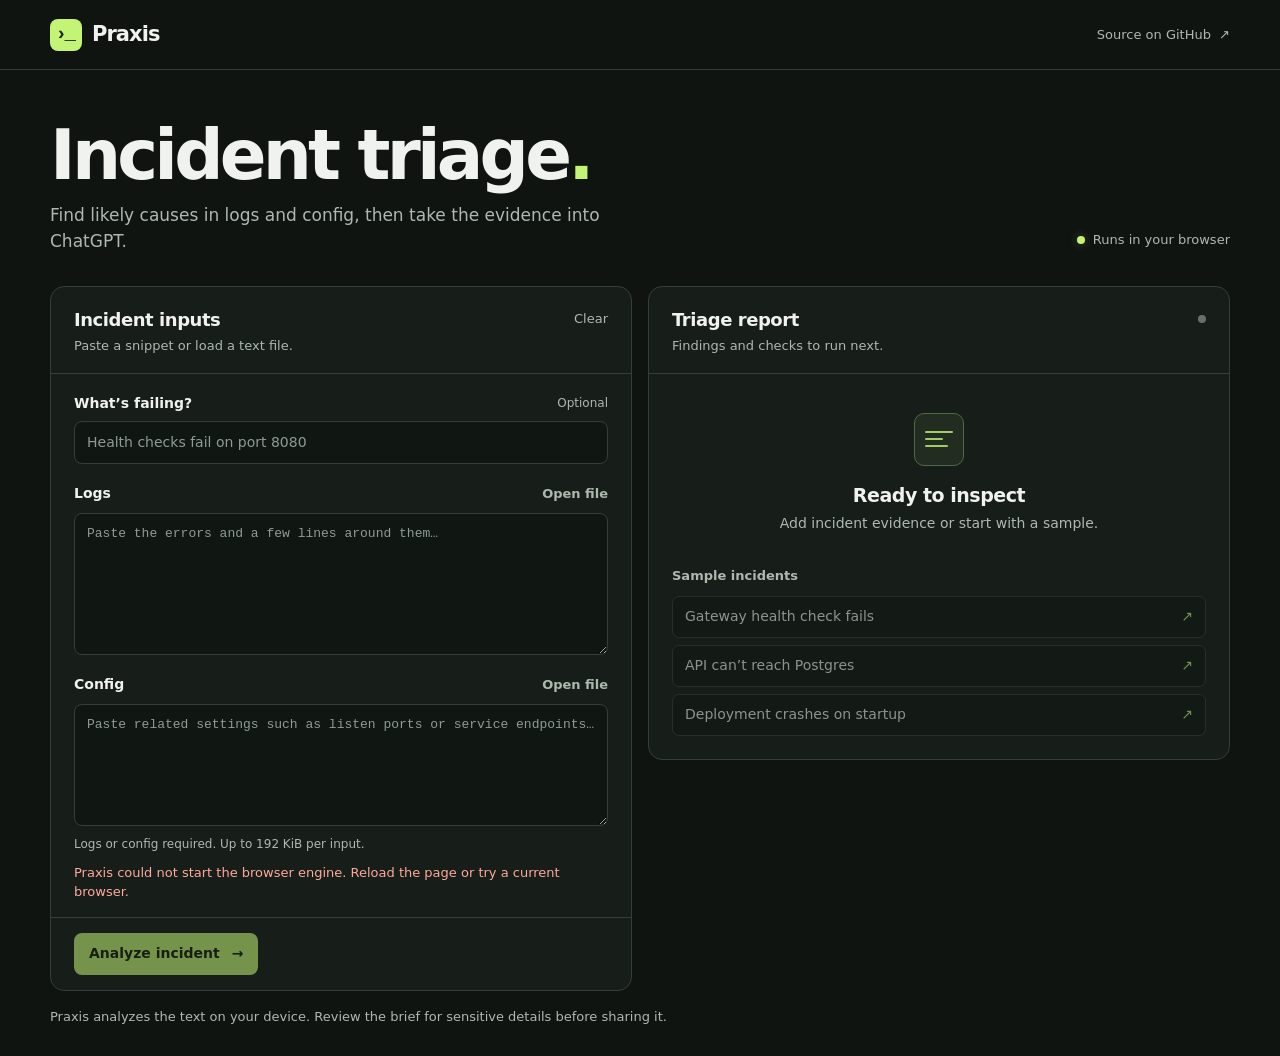
==== web/index.html @ 364dd57a "Ship browser-based incident triage and ChatGPT handoff" ====
<!doctype html>
<html lang="en">
<head>
  <meta charset="utf-8">
  <meta name="viewport" content="width=device-width, initial-scale=1">
  <meta name="description" content="Triage software incidents from logs and configs in your browser, then take the evidence into ChatGPT.">
  <meta name="referrer" content="no-referrer">
  <meta http-equiv="Content-Security-Policy" content="default-src 'none'; script-src 'self' 'wasm-unsafe-eval'; style-src 'self'; connect-src 'self'; img-src 'self'; base-uri 'none'; form-action 'none'">
  <title>Praxis · Incident triage</title>
  <link rel="icon" href="./icon.png">
  <link rel="stylesheet" href="./style.css">
  <script src="./wasm_exec.js" defer></script>
  <script src="./app.js" defer></script>
</head>
<body>
  <header class="site-header">
    <div class="shell header-inner">
      <a class="brand" href="./"><span class="brand-icon" aria-hidden="true">›_</span>Praxis</a>
      <a class="repo-link" href="https://github.com/Atishay8192261/praxis" target="_blank" rel="noopener">Source on GitHub <span aria-hidden="true">↗</span></a>
    </div>
  </header>

  <main class="shell">
    <section class="intro" aria-labelledby="page-title">
      <div>
        <h1 id="page-title">Incident triage<span>.</span></h1>
        <p>Find likely causes in logs and config, then take the evidence into ChatGPT.</p>
      </div>
      <span class="local-label"><span aria-hidden="true"></span> Runs in your browser</span>
    </section>

    <div class="workbench">
      <section class="panel input-panel" aria-labelledby="input-heading">
        <div class="panel-header">
          <div>
            <h2 id="input-heading">Incident inputs</h2>
            <p>Paste a snippet or load a text file.</p>
          </div>
          <button type="button" id="clear" class="quiet">Clear</button>
        </div>
        <form id="incident" autocomplete="off">
          <div class="input-fields">
            <div class="field">
              <div class="field-label"><label for="symptom">What’s failing?</label><span class="optional">Optional</span></div>
              <input id="symptom" type="text" placeholder="Health checks fail on port 8080" spellcheck="false">
            </div>
            <div class="field">
              <div class="field-label">
                <label for="logs">Logs</label>
                <button type="button" class="quiet file-button" data-file="log-file">Open file</button>
                <input type="file" id="log-file" hidden>
              </div>
              <textarea id="logs" class="code" rows="6" placeholder="Paste the errors and a few lines around them…" spellcheck="false" aria-describedby="input-note"></textarea>
            </div>
            <div class="field">
              <div class="field-label">
                <label for="config">Config</label>
                <button type="button" class="quiet file-button" data-file="config-file">Open file</button>
                <input type="file" id="config-file" hidden>
              </div>
              <textarea id="config" class="code" rows="5" placeholder="Paste related settings such as listen ports or service endpoints…" spellcheck="false" aria-describedby="input-note"></textarea>
            </div>
            <p class="input-note" id="input-note">Logs or config required. Up to 192 KiB per input.</p>
            <p class="error" id="input-error" role="alert" hidden></p>
          </div>
          <div class="panel-footer">
            <button type="submit" id="analyze" class="primary" disabled>Analyze incident <span aria-hidden="true">→</span></button>
          </div>
        </form>
      </section>

      <section class="panel report-panel" aria-labelledby="report-heading">
        <div class="panel-header">
          <div>
            <h2 id="report-heading" tabindex="-1">Triage report</h2>
            <p id="report-meta" role="status">Findings and checks to run next.</p>
          </div>
          <span class="report-indicator" id="report-indicator" aria-hidden="true"></span>
        </div>
        <div id="empty-report">
          <div class="empty-intro">
            <div class="report-mark" aria-hidden="true"><span></span><span></span><span></span></div>
            <h3 id="empty-title">Ready to inspect</h3>
            <p id="empty-copy">Add incident evidence or start with a sample.</p>
          </div>
          <div class="examples" aria-labelledby="samples-heading">
            <h3 id="samples-heading">Sample incidents</h3>
            <button type="button" class="sample" data-example="gateway"><span>Gateway health check fails</span><span aria-hidden="true">↗</span></button>
            <button type="button" class="sample" data-example="database"><span>API can’t reach Postgres</span><span aria-hidden="true">↗</span></button>
            <button type="button" class="sample" data-example="build"><span>Deployment crashes on startup</span><span aria-hidden="true">↗</span></button>
          </div>
        </div>
        <div id="report" hidden>
          <div id="findings" class="findings"></div>
          <section class="handoff" aria-labelledby="brief-heading">
            <h3 id="brief-heading">Continue in ChatGPT</h3>
            <p>Review or edit the brief, copy it, then paste it into your own ChatGPT session. You can use it with another assistant, too.</p>
            <p id="redactions" class="input-note"></p>
            <label for="brief" class="field-label">Incident brief</label>
            <textarea id="brief" rows="5" class="code" spellcheck="false"></textarea>
            <div class="brief-actions">
              <button type="button" id="copy-brief" class="primary">Copy brief</button>
              <a class="secondary" href="https://chatgpt.com/" target="_blank" rel="noopener">Open ChatGPT <span aria-hidden="true">↗</span></a>
            </div>
            <p id="copy-status" class="copy-status" role="status"></p>
          </section>
        </div>
      </section>
    </div>
    <p class="privacy">Praxis analyzes the text on your device. Review the brief for sensitive details before sharing it.</p>
    <noscript><p class="error">Enable JavaScript to run browser-based triage.</p></noscript>
  </main>
</body>
</html>
---- web/style.css ----
:root {
  color-scheme: dark;
  --background: #101411;
  --panel: #171d18;
  --inset: #101611;
  --line: #334037;
  --text: #f0f3ed;
  --muted: #adb9af;
  --accent: #c4f476;
  --accent-hover: #d7ffa1;
  --error: #ffa99d;
  font-family: "Avenir Next", "Segoe UI", system-ui, sans-serif;
  line-height: 1.5;
}

* { box-sizing: border-box; }
[hidden] { display: none !important; }
body { margin: 0; background: var(--background); color: var(--text); }
a { color: inherit; }
button, input, textarea { font: inherit; }
button { cursor: pointer; }
button:disabled { cursor: wait; opacity: .55; }
:focus-visible { outline: 2px solid var(--accent); outline-offset: 3px; }
::selection { color: var(--background); background: var(--accent); }
p, h1, h2, h3 { margin: 0; }

.shell { width: min(1180px, calc(100% - 80px)); margin: 0 auto; }
.site-header { border-bottom: 1px solid var(--line); }
.header-inner { display: flex; align-items: center; justify-content: space-between; min-height: 69px; gap: 16px; }
.brand { display: inline-flex; align-items: center; gap: 10px; text-decoration: none; font-weight: 700; font-size: 21px; letter-spacing: -.045em; }
.brand-icon { display: grid; place-items: center; width: 32px; height: 32px; border-radius: 8px; background: var(--accent); color: #18200e; font: 700 19px/1 ui-monospace, monospace; letter-spacing: -.13em; padding-right: 3px; }
.repo-link { color: var(--muted); font-size: 13px; text-decoration: none; }
.repo-link:hover, .quiet:hover { color: var(--accent); }
.repo-link span { padding-left: 4px; }

.intro { display: flex; align-items: end; justify-content: space-between; gap: 24px; padding: 49px 0 32px; }
.intro h1 { font-size: clamp(38px, 5.8vw, 69px); font-weight: 700; letter-spacing: -.055em; line-height: 1.05; }
.intro h1 span { color: var(--accent); }
.intro p { max-width: 54ch; margin-top: 12px; color: var(--muted); font-size: clamp(15px, 1.45vw, 17px); }
.local-label { display: inline-flex; align-items: center; gap: 8px; padding-bottom: 5px; color: var(--muted); white-space: nowrap; font-size: 13px; }
.local-label span, .report-indicator { width: 8px; height: 8px; border-radius: 50%; }
.local-label span { background: var(--accent); box-shadow: 0 0 10px #c4f47540; }

.workbench { display: grid; grid-template-columns: 1fr 1fr; gap: 16px; align-items: start; }
.panel { min-width: 0; border: 1px solid var(--line); border-radius: 14px; background: var(--panel); }
.panel-header { display: flex; justify-content: space-between; align-items: start; gap: 12px; padding: 19px 23px 17px; border-bottom: 1px solid var(--line); }
.panel-header h2 { font-size: 18px; letter-spacing: -.025em; }
.panel-header p { color: var(--muted); font-size: 13px; margin-top: 3px; }
.quiet { padding: 3px 0; background: transparent; border: 0; color: var(--muted); font-size: 13px; }
.input-fields { padding: 19px 23px 15px; }
.field + .field { margin-top: 17px; }
.field-label { display: flex; justify-content: space-between; align-items: center; gap: 10px; margin-bottom: 7px; font-size: 14px; font-weight: 650; }
.optional { font-size: 12px; font-weight: 500; color: var(--muted); }
input[type="text"], textarea { display: block; width: 100%; padding: 10px 12px; color: var(--text); background: var(--inset); border: 1px solid var(--line); border-radius: 8px; font-size: 14px; }
input::placeholder, textarea::placeholder { color: #8f9c91; opacity: 1; }
textarea { resize: vertical; }
textarea.code, .evidence code { font-family: "SFMono-Regular", Consolas, "Liberation Mono", monospace; font-size: 13px; line-height: 1.53; }
.input-note { margin-top: 9px; color: var(--muted); font-size: 12px; }
.error { margin-top: 10px; color: var(--error); font-size: 13px; }
.panel-footer { border-top: 1px solid var(--line); padding: 15px 23px; }
.primary, .secondary { display: inline-flex; align-items: center; justify-content: center; gap: 12px; border: 1px solid transparent; border-radius: 8px; padding: 8px 14px; min-height: 42px; font-size: 14px; font-weight: 700; text-decoration: none; }
.primary { background: var(--accent); color: #18200e; }
.primary:hover:not(:disabled) { background: var(--accent-hover); }
.secondary { color: var(--text); border-color: var(--line); }
.secondary:hover { border-color: var(--muted); }
#analyze { justify-content: space-between; min-width: 174px; }

.report-indicator { margin-top: 9px; background: #657366; }
.report-indicator.ready { background: var(--accent); }
.empty-intro { padding: 39px 23px 32px; text-align: center; }
.empty-intro h3 { margin-top: 15px; font-size: 19px; letter-spacing: -.025em; }
.empty-intro p { margin-top: 4px; color: var(--muted); font-size: 14px; }
.report-mark { display: flex; flex-direction: column; justify-content: center; gap: 5px; width: 50px; height: 53px; margin: 0 auto; padding: 10px; border: 1px solid #516745; border-radius: 10px; background: #222c20; }
.report-mark span { height: 2px; width: 100%; border-radius: 2px; background: var(--accent); opacity: .8; }
.report-mark span:nth-child(2) { width: 65%; }
.report-mark span:nth-child(3) { width: 82%; }
.examples { margin: 0 23px 23px; }
.examples h3 { margin-bottom: 10px; color: var(--muted); font-size: 13px; font-weight: 650; }
.sample { display: flex; align-items: center; justify-content: space-between; gap: 10px; width: 100%; min-height: 42px; padding: 6px 12px; text-align: left; color: var(--text); background: var(--inset); border: 1px solid var(--line); border-radius: 7px; font-size: 14px; }
.sample + .sample { margin-top: 7px; }
.sample:hover { border-color: #92aa7a; }
.sample span:last-child { color: var(--accent); }

.findings { display: grid; gap: 9px; padding: 17px 23px; }
.finding, .no-findings { padding: 13px; border: 1px solid var(--line); border-radius: 8px; background: var(--inset); }
.finding h3, .no-findings h3, .handoff h3 { font-size: 16px; letter-spacing: -.02em; }
.finding p, .no-findings p, .handoff p { margin-top: 5px; color: var(--muted); font-size: 13px; }
.finding summary { cursor: pointer; color: var(--accent); font-size: 13px; margin-top: 8px; }
.evidence { list-style: none; margin: 8px 0 0; padding: 0; }
.evidence li { display: grid; gap: 4px; padding: 5px 0; font-size: 12px; color: var(--muted); }
.evidence code { color: var(--text); overflow-wrap: anywhere; white-space: pre-wrap; }
.handoff { border-top: 1px solid var(--line); padding: 16px 23px 19px; }
.handoff .field-label { justify-content: start; margin-top: 12px; }
.handoff .input-note { color: #d2d9cc; }
.brief-actions { display: flex; flex-wrap: wrap; gap: 8px; margin-top: 11px; }
.copy-status:empty { display: none; }
.privacy { padding: 16px 0 30px; color: var(--muted); font-size: 13px; }

@media (max-width: 760px) {
  .shell { width: calc(100% - 32px); }
  .intro { align-items: start; flex-direction: column; gap: 12px; padding: 32px 0 21px; }
  .workbench { grid-template-columns: minmax(0, 1fr); }
}

@media (max-width: 390px) {
  .panel-header, .panel-footer, .input-fields, .findings, .handoff { padding-left: 15px; padding-right: 15px; }
  .examples { margin-inline: 15px; }
}
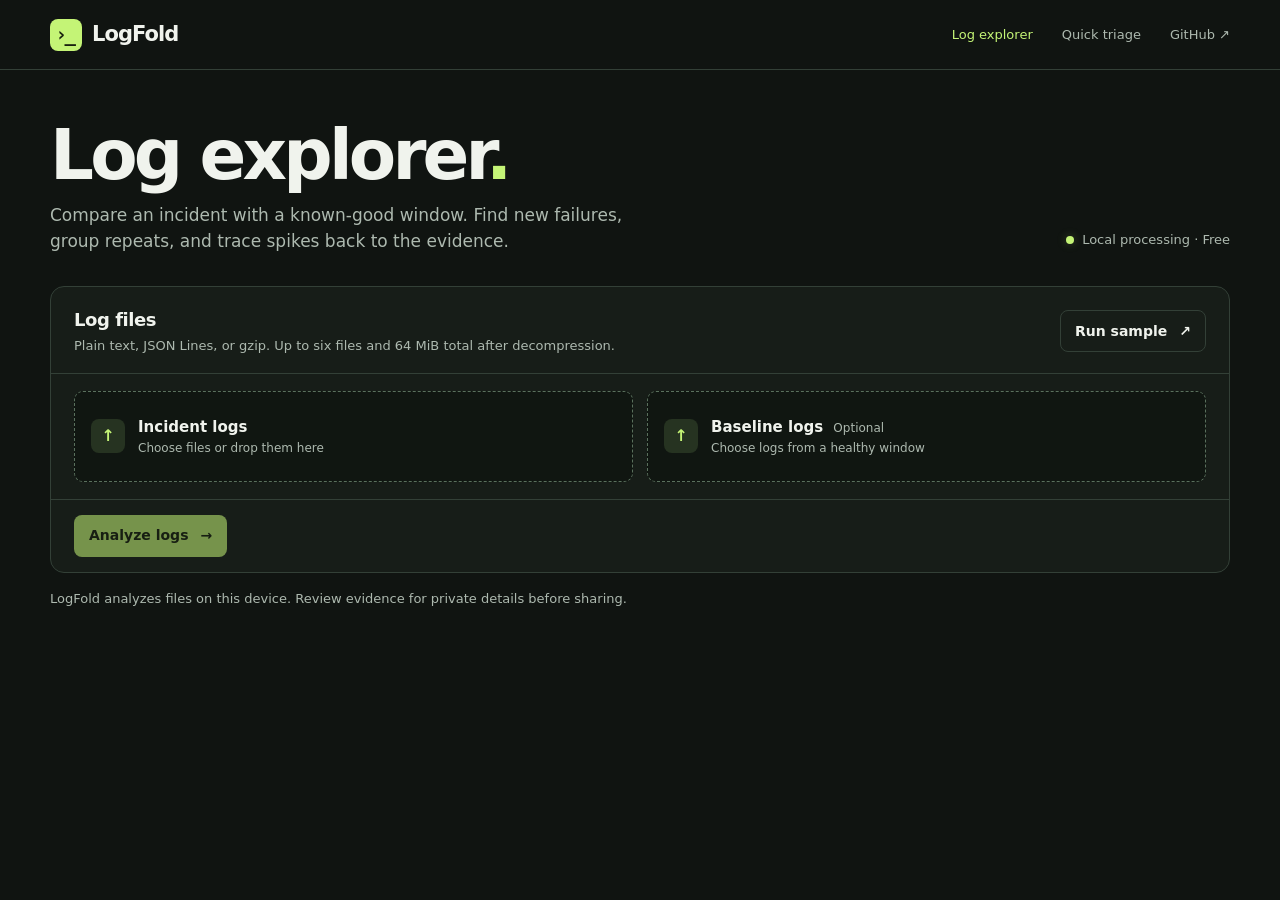
==== commit 7cc70348: "Launch LogFold streaming log comparison" ====
--- a/web/index.html
+++ b/web/index.html
@@ -3,112 +3,131 @@
 <head>
   <meta charset="utf-8">
   <meta name="viewport" content="width=device-width, initial-scale=1">
-  <meta name="description" content="Triage software incidents from logs and configs in your browser, then take the evidence into ChatGPT.">
+  <meta name="description" content="Stream, compare, and fingerprint incident logs against a baseline in your browser.">
   <meta name="referrer" content="no-referrer">
-  <meta http-equiv="Content-Security-Policy" content="default-src 'none'; script-src 'self' 'wasm-unsafe-eval'; style-src 'self'; connect-src 'self'; img-src 'self'; base-uri 'none'; form-action 'none'">
-  <title>Praxis · Incident triage</title>
+  <meta http-equiv="Content-Security-Policy" content="default-src 'none'; script-src 'self' 'wasm-unsafe-eval'; style-src 'self'; connect-src 'self'; img-src 'self'; worker-src 'self'; base-uri 'none'; form-action 'none'">
+  <title>LogFold · Log explorer</title>
   <link rel="icon" href="./icon.png">
   <link rel="stylesheet" href="./style.css">
-  <script src="./wasm_exec.js" defer></script>
-  <script src="./app.js" defer></script>
+  <link rel="stylesheet" href="./explorer.css">
+  <script src="./explorer.js" defer></script>
 </head>
 <body>
   <header class="site-header">
     <div class="shell header-inner">
-      <a class="brand" href="./"><span class="brand-icon" aria-hidden="true">›_</span>Praxis</a>
-      <a class="repo-link" href="https://github.com/Atishay8192261/praxis" target="_blank" rel="noopener">Source on GitHub <span aria-hidden="true">↗</span></a>
+      <a class="brand" href="./"><span class="brand-icon" aria-hidden="true">›_</span>LogFold</a>
+      <nav class="site-nav" aria-label="Workbench">
+        <a href="./" aria-current="page">Log explorer</a>
+        <a href="./triage.html">Quick triage</a>
+        <a class="github-nav" href="https://github.com/Atishay8192261/logfold" target="_blank" rel="noopener">GitHub <span aria-hidden="true">↗</span></a>
+      </nav>
     </div>
   </header>
 
   <main class="shell">
     <section class="intro" aria-labelledby="page-title">
       <div>
-        <h1 id="page-title">Incident triage<span>.</span></h1>
-        <p>Find likely causes in logs and config, then take the evidence into ChatGPT.</p>
+        <h1 id="page-title">Log explorer<span>.</span></h1>
+        <p>Compare an incident with a known-good window. Find new failures, group repeats, and trace spikes back to the evidence.</p>
       </div>
-      <span class="local-label"><span aria-hidden="true"></span> Runs in your browser</span>
+      <span class="local-label"><span aria-hidden="true"></span> Local processing · Free</span>
     </section>
 
-    <div class="workbench">
-      <section class="panel input-panel" aria-labelledby="input-heading">
+    <section class="panel ingest" aria-labelledby="log-inputs">
+      <div class="panel-header">
+        <div>
+          <h2 id="log-inputs">Log files</h2>
+          <p>Plain text, JSON Lines, or gzip. Up to six files and 64 MiB total after decompression.</p>
+        </div>
+        <button id="example" type="button" class="secondary">Run sample <span aria-hidden="true">↗</span></button>
+      </div>
+      <form id="scan-form">
+        <div class="log-input-grid">
+          <div>
+            <label class="file-pick" for="incident">
+              <input id="incident" type="file" multiple>
+              <span class="pick-icon" aria-hidden="true">↑</span>
+              <span><strong>Incident logs</strong><small>Choose files or drop them here</small></span>
+            </label>
+            <ul id="incident-files" class="file-list" aria-label="Selected incident files"></ul>
+          </div>
+          <div>
+            <label class="file-pick" for="baseline">
+              <input id="baseline" type="file" multiple>
+              <span class="pick-icon" aria-hidden="true">↑</span>
+              <span><strong>Baseline logs <small>Optional</small></strong><small>Choose logs from a healthy window</small></span>
+            </label>
+            <ul id="baseline-files" class="file-list" aria-label="Selected baseline files"></ul>
+          </div>
+        </div>
+        <div class="panel-footer scan-actions">
+          <button id="scan" type="submit" class="primary" disabled>Analyze logs <span aria-hidden="true">→</span></button>
+          <button id="cancel" type="button" class="secondary" hidden>Cancel</button>
+          <button id="reset" type="button" class="quiet" hidden>Clear files</button>
+          <span id="scan-status" role="status"></span>
+        </div>
+        <p id="scan-error" class="error scan-error" role="alert" hidden></p>
+      </form>
+    </section>
+
+    <section id="output" class="results" aria-labelledby="report-title" hidden>
+      <div class="result-header">
+        <div>
+          <h2 id="report-title" tabindex="-1">Investigation</h2>
+          <p id="report-detail"></p>
+        </div>
+        <div class="exports">
+          <button type="button" id="download-json" class="secondary">Export JSON</button>
+          <button type="button" id="download-md" class="secondary">Export Markdown</button>
+        </div>
+      </div>
+      <div id="metrics" class="metrics" aria-label="Scan totals"></div>
+      <p id="limits" class="scan-limits" hidden></p>
+
+      <section class="panel chart" aria-labelledby="timeline-title">
         <div class="panel-header">
-          <div>
-            <h2 id="input-heading">Incident inputs</h2>
-            <p>Paste a snippet or load a text file.</p>
-          </div>
-          <button type="button" id="clear" class="quiet">Clear</button>
+          <div><h2 id="timeline-title">Incident timeline</h2><p id="timeline-caption"></p></div>
+          <span id="peak" class="chart-peak"></span>
         </div>
-        <form id="incident" autocomplete="off">
-          <div class="input-fields">
-            <div class="field">
-              <div class="field-label"><label for="symptom">What’s failing?</label><span class="optional">Optional</span></div>
-              <input id="symptom" type="text" placeholder="Health checks fail on port 8080" spellcheck="false">
-            </div>
-            <div class="field">
-              <div class="field-label">
-                <label for="logs">Logs</label>
-                <button type="button" class="quiet file-button" data-file="log-file">Open file</button>
-                <input type="file" id="log-file" hidden>
-              </div>
-              <textarea id="logs" class="code" rows="6" placeholder="Paste the errors and a few lines around them…" spellcheck="false" aria-describedby="input-note"></textarea>
-            </div>
-            <div class="field">
-              <div class="field-label">
-                <label for="config">Config</label>
-                <button type="button" class="quiet file-button" data-file="config-file">Open file</button>
-                <input type="file" id="config-file" hidden>
-              </div>
-              <textarea id="config" class="code" rows="5" placeholder="Paste related settings such as listen ports or service endpoints…" spellcheck="false" aria-describedby="input-note"></textarea>
-            </div>
-            <p class="input-note" id="input-note">Logs or config required. Up to 192 KiB per input.</p>
-            <p class="error" id="input-error" role="alert" hidden></p>
-          </div>
-          <div class="panel-footer">
-            <button type="submit" id="analyze" class="primary" disabled>Analyze incident <span aria-hidden="true">→</span></button>
-          </div>
-        </form>
+        <div id="chart-area" class="chart-area">
+          <canvas id="timeline" role="img" aria-label="Flagged events over time. Counts are available in the table below."></canvas>
+          <div class="time-labels"><time id="start-time"></time><time id="end-time"></time></div>
+          <p id="bucket-focus" class="input-note" aria-live="off"></p>
+          <details>
+            <summary>View time buckets</summary>
+            <table class="time-table"><thead><tr><th scope="col">Start (UTC)</th><th scope="col">Events</th></tr></thead><tbody id="bucket-rows"></tbody></table>
+          </details>
+        </div>
       </section>
 
-      <section class="panel report-panel" aria-labelledby="report-heading">
+      <section class="panel groups-panel" aria-labelledby="group-title">
         <div class="panel-header">
-          <div>
-            <h2 id="report-heading" tabindex="-1">Triage report</h2>
-            <p id="report-meta" role="status">Findings and checks to run next.</p>
-          </div>
-          <span class="report-indicator" id="report-indicator" aria-hidden="true"></span>
+          <div><h2 id="group-title">Event fingerprints</h2><p>Repeated messages are grouped after normalizing IDs. Rates are per 1,000 valid log lines.</p></div>
         </div>
-        <div id="empty-report">
-          <div class="empty-intro">
-            <div class="report-mark" aria-hidden="true"><span></span><span></span><span></span></div>
-            <h3 id="empty-title">Ready to inspect</h3>
-            <p id="empty-copy">Add incident evidence or start with a sample.</p>
-          </div>
-          <div class="examples" aria-labelledby="samples-heading">
-            <h3 id="samples-heading">Sample incidents</h3>
-            <button type="button" class="sample" data-example="gateway"><span>Gateway health check fails</span><span aria-hidden="true">↗</span></button>
-            <button type="button" class="sample" data-example="database"><span>API can’t reach Postgres</span><span aria-hidden="true">↗</span></button>
-            <button type="button" class="sample" data-example="build"><span>Deployment crashes on startup</span><span aria-hidden="true">↗</span></button>
-          </div>
+        <div class="group-controls">
+          <div><label for="query">Search fingerprints</label><input id="query" type="text" placeholder="Message, level, or fingerprint ID" spellcheck="false"></div>
+          <div><label for="change">Compare by change</label><select id="change"></select></div>
         </div>
-        <div id="report" hidden>
-          <div id="findings" class="findings"></div>
-          <section class="handoff" aria-labelledby="brief-heading">
-            <h3 id="brief-heading">Continue in ChatGPT</h3>
-            <p>Review or edit the brief, copy it, then paste it into your own ChatGPT session. You can use it with another assistant, too.</p>
-            <p id="redactions" class="input-note"></p>
-            <label for="brief" class="field-label">Incident brief</label>
-            <textarea id="brief" rows="5" class="code" spellcheck="false"></textarea>
-            <div class="brief-actions">
-              <button type="button" id="copy-brief" class="primary">Copy brief</button>
-              <a class="secondary" href="https://chatgpt.com/" target="_blank" rel="noopener">Open ChatGPT <span aria-hidden="true">↗</span></a>
-            </div>
-            <p id="copy-status" class="copy-status" role="status"></p>
-          </section>
+        <p id="group-count" class="group-count" role="status"></p>
+        <ul id="groups" class="groups"></ul>
+        <div id="more-area" class="panel-footer" hidden><button id="more" type="button" class="secondary">Show more</button></div>
+      </section>
+
+      <section class="panel share" aria-labelledby="share-title">
+        <div class="panel-header">
+          <div><h2 id="share-title">Share the evidence</h2><p>Review the editable brief before pasting it into ChatGPT or an incident ticket.</p></div>
+        </div>
+        <div class="share-body">
+          <label class="field-label" for="brief">Investigation brief</label>
+          <textarea id="brief" class="code" rows="6" spellcheck="false"></textarea>
+          <div class="brief-actions"><button id="copy-brief" type="button" class="primary">Copy brief</button><a class="secondary" href="https://chatgpt.com/" target="_blank" rel="noopener">Open ChatGPT <span aria-hidden="true">↗</span></a></div>
+          <p id="copy-status" class="input-note" role="status"></p>
         </div>
       </section>
-    </div>
-    <p class="privacy">Praxis analyzes the text on your device. Review the brief for sensitive details before sharing it.</p>
-    <noscript><p class="error">Enable JavaScript to run browser-based triage.</p></noscript>
+    </section>
+
+    <p class="privacy">LogFold analyzes files on this device. Review evidence for private details before sharing.</p>
+    <noscript><p class="error">Enable JavaScript to scan logs in your browser.</p></noscript>
   </main>
 </body>
 </html>
--- a/web/style.css
+++ b/web/style.css
@@ -61,7 +61,7 @@
 .primary, .secondary { display: inline-flex; align-items: center; justify-content: center; gap: 12px; border: 1px solid transparent; border-radius: 8px; padding: 8px 14px; min-height: 42px; font-size: 14px; font-weight: 700; text-decoration: none; }
 .primary { background: var(--accent); color: #18200e; }
 .primary:hover:not(:disabled) { background: var(--accent-hover); }
-.secondary { color: var(--text); border-color: var(--line); }
+.secondary { background: transparent; color: var(--text); border-color: var(--line); }
 .secondary:hover { border-color: var(--muted); }
 #analyze { justify-content: space-between; min-width: 174px; }
 
--- a/web/explorer.css
+++ b/web/explorer.css
@@ -0,0 +1,79 @@
+.site-nav { display: flex; gap: clamp(12px, 3vw, 29px); align-items: center; }
+.site-nav a { font-size: 13px; color: var(--muted); text-decoration: none; }
+.site-nav a[aria-current], .site-nav a:hover { color: var(--accent); }
+.ingest .panel-header { align-items: center; }
+.log-input-grid { display: grid; grid-template-columns: repeat(2, minmax(0, 1fr)); gap: 14px; padding: 17px 23px; }
+.file-pick { position: relative; display: flex; align-items: center; gap: 13px; min-height: 91px; padding: 13px 16px; border: 1px dashed #5a705d; border-radius: 9px; background: var(--inset); cursor: pointer; }
+.file-pick:hover, .file-pick.drag { border-color: var(--accent); background: #1b281b; }
+.file-pick:focus-within { outline: 2px solid var(--accent); outline-offset: 2px; }
+.file-pick input { position: absolute; opacity: 0; width: 1px; height: 1px; }
+.pick-icon { flex: 0 0 34px; line-height: 34px; text-align: center; color: var(--accent); background: #263321; border-radius: 8px; font-weight: 700; }
+.file-pick strong { font-size: 15px; }
+.file-pick small { display: block; color: var(--muted); font-size: 12px; }
+.file-pick strong small { display: inline; padding-left: 5px; font-weight: 500; }
+.file-list, .groups { list-style: none; margin: 0; padding: 0; }
+.file-list li { display: flex; align-items: center; gap: 8px; justify-content: space-between; padding: 5px 0 2px; overflow-wrap: anywhere; font-size: 13px; color: var(--muted); }
+.file-list li small { color: var(--muted); white-space: nowrap; }
+.file-list li span { flex: 1; }
+.file-list button { min-width: 28px; }
+.scan-actions { display: flex; align-items: center; flex-wrap: wrap; gap: 12px; }
+.scan-actions button:disabled { cursor: default; }
+#scan-status { font-size: 13px; color: var(--muted); overflow-wrap: anywhere; }
+.scan-error { margin: 0 23px 14px; }
+#example { white-space: nowrap; }
+
+.results { margin-top: 34px; }
+.result-header { display: flex; align-items: end; justify-content: space-between; gap: 10px; flex-wrap: wrap; }
+.result-header h2 { font-size: 29px; letter-spacing: -.045em; }
+.result-header p { font-size: 13px; color: var(--muted); }
+.exports { display: flex; flex-wrap: wrap; gap: 7px; }
+.metrics { display: grid; grid-template-columns: repeat(4, minmax(0, 1fr)); gap: 10px; margin: 15px 0; }
+.metric { background: var(--panel); border: 1px solid var(--line); border-radius: 10px; padding: 10px 15px; overflow-wrap: anywhere; }
+.metric strong { display: block; font-size: 25px; font-variant-numeric: tabular-nums; letter-spacing: -.04em; }
+.metric span { font-size: 12px; color: var(--muted); }
+.scan-limits { color: #ecd199; font-size: 13px; margin-bottom: 10px; }
+.chart-peak { font-size: 13px; color: var(--accent); text-align: right; }
+.chart-area { padding: 12px 23px 15px; }
+.chart-area canvas { display: block; width: 100%; height: 118px; }
+.time-labels { display: flex; justify-content: space-between; gap: 8px; padding-top: 4px; color: var(--muted); font-size: 12px; }
+.chart-area details { margin-top: 11px; }
+.chart-area summary { color: var(--accent); cursor: pointer; font-size: 13px; }
+.time-table { margin-top: 5px; font-size: 13px; color: var(--muted); text-align: left; border-collapse: collapse; }
+.time-table th, .time-table td { padding: 4px 15px 4px 0; border-bottom: 1px solid var(--line); }
+
+.groups-panel, .share { margin-top: 14px; }
+.group-controls { display: grid; grid-template-columns: 2fr 1fr; gap: 12px; padding: 15px 23px 4px; }
+.group-controls label { display: block; margin-bottom: 4px; color: var(--muted); font-size: 13px; }
+.group-controls select { width: 100%; min-height: 43px; padding: 5px 9px; border-radius: 8px; border: 1px solid var(--line); color: var(--text); background: var(--inset); font: inherit; font-size: 14px; }
+.group-count { padding: 8px 23px; color: var(--muted); font-size: 13px; }
+.groups { margin: 0 23px 13px; }
+.group { padding: 10px 0; border-top: 1px solid var(--line); }
+.group summary { cursor: pointer; }
+.group summary::marker { color: var(--accent); }
+.group-layout { display: inline-grid; vertical-align: top; width: calc(100% - 21px); grid-template-columns: minmax(0, 1fr) auto; gap: 12px; align-items: start; }
+.group-label { display: block; font-family: ui-monospace, monospace; font-size: 14px; overflow-wrap: anywhere; }
+.group-badges, .group-rates { display: flex; flex-wrap: wrap; gap: 5px 10px; align-items: center; color: var(--muted); font-size: 12px; }
+.group-badges { margin-top: 3px; }
+.group-badges .new, .group-badges .increased { color: var(--accent); }
+.group-rates { justify-content: end; text-align: right; line-height: 1.35; }
+.group-rates strong { font-size: 15px; color: var(--text); }
+.group-evidence { display: grid; grid-template-columns: repeat(auto-fit, minmax(min(100%, 250px), 1fr)); gap: 9px; margin-top: 9px; }
+.group-evidence section { padding: 8px 10px; background: var(--inset); border: 1px solid var(--line); border-radius: 7px; min-width: 0; }
+.group-evidence h3 { font-size: 13px; }
+.group-evidence p { font-size: 12px; color: var(--muted); margin-top: 3px; overflow-wrap: anywhere; }
+.group-evidence code { display: block; margin-top: 4px; font: 13px/1.5 ui-monospace, monospace; white-space: pre-wrap; overflow-wrap: anywhere; }
+.share-body { padding: 15px 23px; }
+
+@media (max-width: 660px) {
+  .log-input-grid, .group-controls { grid-template-columns: minmax(0, 1fr); }
+  .metrics { grid-template-columns: repeat(2, minmax(0, 1fr)); }
+  .group-layout { grid-template-columns: minmax(0, 1fr); gap: 5px; }
+  .group-rates { justify-content: start; text-align: left; }
+  .time-labels { font-size: 11px; }
+}
+@media (max-width: 390px) {
+  .github-nav { display: none; }
+  .log-input-grid, .chart-area, .share-body, .group-count, .group-controls { padding-left: 15px; padding-right: 15px; }
+  .groups { margin-inline: 15px; }
+  .scan-error { margin-inline: 15px; }
+}
